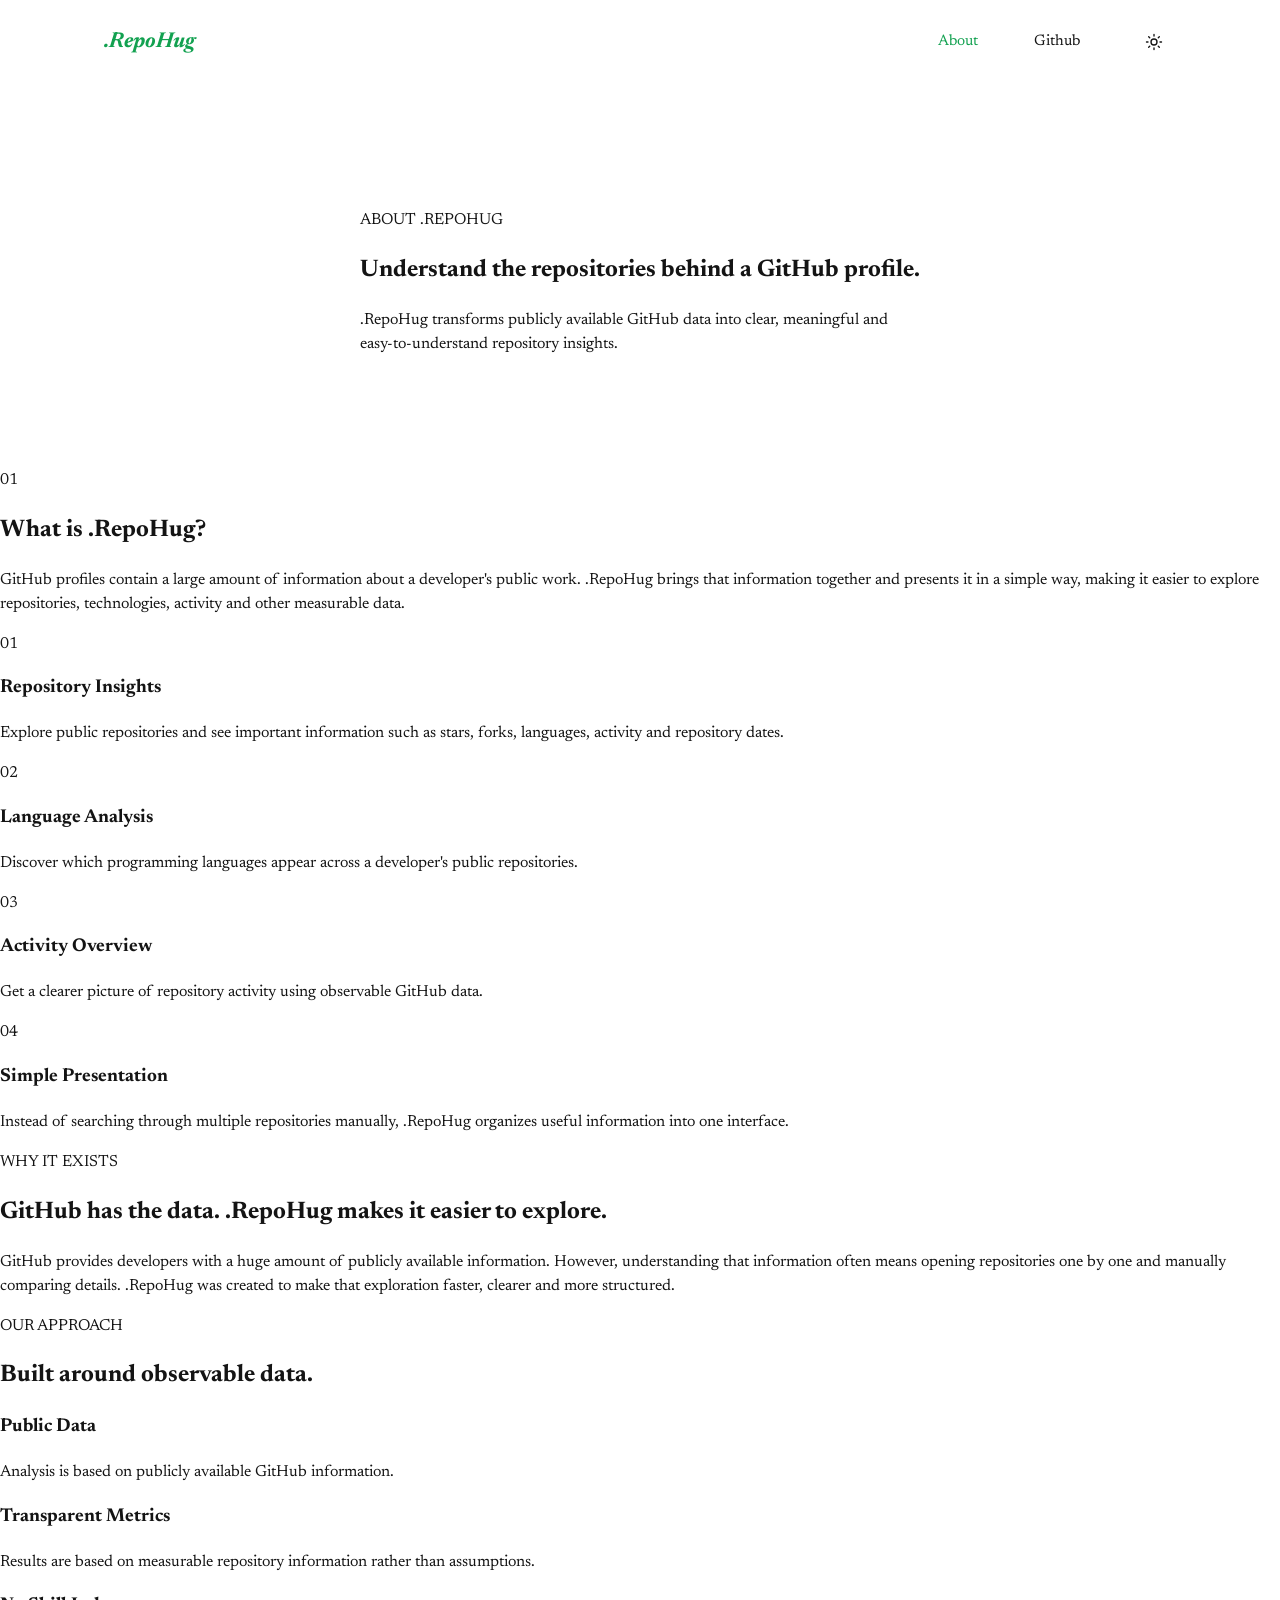
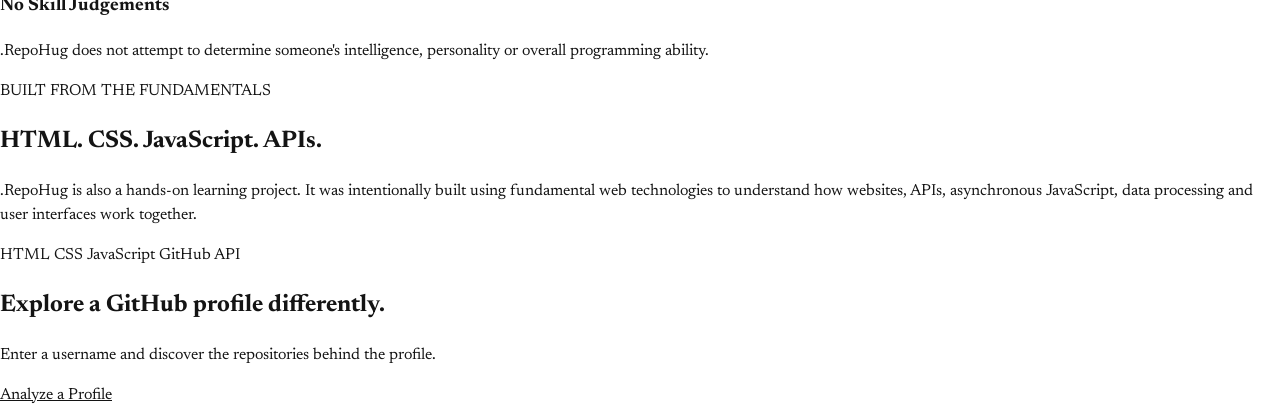
==== OctoLens/About.html @ 76551a72 "Revamp About page content and layout for improved clarity and engagement" ====
<!-- about.html -->
<!DOCTYPE html>
<html lang="en">

<head>
  <meta charset="UTF-8" />
  <meta name="viewport" content="width=device-width, initial-scale=1" />
  <title>About | RepoHug</title>
  <meta name="description" content="What RepoHug is, how it works, and where its data comes from." />

 <script>
  (function () {
    let theme = null;
    // try/catch: localStorage can be blocked (e.g. some private modes)
    try { theme = localStorage.getItem("theme"); } catch (e) { }
    if (theme !== "dark" && theme !== "light") {
      theme = window.matchMedia("(prefers-color-scheme: dark)").matches ? "dark" : "light";
    }
    document.documentElement.dataset.theme = theme;
  })();
</script>

  <link rel="preconnect" href="https://fonts.googleapis.com" />
  <link rel="preconnect" href="https://fonts.gstatic.com" crossorigin />
  <link
    href="https://fonts.googleapis.com/css2?family=Instrument+Serif:ital@0;1&family=Newsreader:ital,opsz,wght@0,6..72,400;0,6..72,700;1,6..72,700&display=swap"
    rel="stylesheet" />
  <link rel="stylesheet" href="styles.css" />
  <script src="script.js" defer></script>
</head>

<body>

  <header class="navbar">
    <a class="navbar__brand" href="index.html" aria-label="RepoHug home">
      <span class="navbar__wordmark">.RepoHug</span>
    </a>

    <nav aria-label="Main">
      <ul class="navbar__links">
        <li><a href="About.html" aria-current="page">About</a></li>
        <li><a href="https://github.com" target="_blank" rel="noopener noreferrer">Github</a></li>
        <li>
          <button type="button" class="icon-button" id="theme-toggle" aria-label="Switch to dark theme">
            <svg class="icon-sun" width="18" height="18" viewBox="0 0 24 24" fill="none" stroke="currentColor"
              stroke-width="1.8" stroke-linecap="round" aria-hidden="true">
              <circle cx="12" cy="12" r="4" />
              <path
                d="M12 2v2M12 20v2M4.9 4.9l1.4 1.4M17.7 17.7l1.4 1.4M2 12h2M20 12h2M4.9 19.1l1.4-1.4M17.7 6.3l1.4-1.4" />
            </svg>
            <svg class="icon-moon" width="18" height="18" viewBox="0 0 24 24" fill="none" stroke="currentColor"
              stroke-width="1.8" stroke-linecap="round" stroke-linejoin="round" aria-hidden="true">
              <path d="M21 12.8A9 9 0 1 1 11.2 3a7 7 0 0 0 9.8 9.8z" />
            </svg>
          </button>
        </li>
      </ul>
    </nav>
  </header>

  <main class="about-page">
  
    <section class="hero">
      <p class="eyebrow">ABOUT .REPOHUG</p>
      <h1>Understand the repositories behind a GitHub profile.</h1>
      <p class="hero-text">
        .RepoHug transforms publicly available GitHub data into clear,
        meaningful and easy-to-understand repository insights.
      </p>
    </section>
  
    <section class="about-section">
      <div class="section-heading">
        <span>01</span>
        <h2>What is .RepoHug?</h2>
      </div>
  
      <p>
        GitHub profiles contain a large amount of information about a
        developer's public work. .RepoHug brings that information together
        and presents it in a simple way, making it easier to explore
        repositories, technologies, activity and other measurable data.
      </p>
    </section>
  
    <section class="feature-grid">
  
      <article class="feature-card">
        <span class="card-number">01</span>
        <h3>Repository Insights</h3>
        <p>
          Explore public repositories and see important information such as
          stars, forks, languages, activity and repository dates.
        </p>
      </article>
  
      <article class="feature-card">
        <span class="card-number">02</span>
        <h3>Language Analysis</h3>
        <p>
          Discover which programming languages appear across a developer's
          public repositories.
        </p>
      </article>
  
      <article class="feature-card">
        <span class="card-number">03</span>
        <h3>Activity Overview</h3>
        <p>
          Get a clearer picture of repository activity using observable
          GitHub data.
        </p>
      </article>
  
      <article class="feature-card">
        <span class="card-number">04</span>
        <h3>Simple Presentation</h3>
        <p>
          Instead of searching through multiple repositories manually,
          .RepoHug organizes useful information into one interface.
        </p>
      </article>
  
    </section>
  
    <section class="about-section split-section">
      <div>
        <p class="eyebrow">WHY IT EXISTS</p>
        <h2>GitHub has the data. .RepoHug makes it easier to explore.</h2>
      </div>
  
      <p>
        GitHub provides developers with a huge amount of publicly available
        information. However, understanding that information often means
        opening repositories one by one and manually comparing details.
        .RepoHug was created to make that exploration faster, clearer and
        more structured.
      </p>
    </section>
  
    <section class="principles">
      <p class="eyebrow">OUR APPROACH</p>
      <h2>Built around observable data.</h2>
  
      <div class="principle-list">
        <div>
          <h3>Public Data</h3>
          <p>Analysis is based on publicly available GitHub information.</p>
        </div>
  
        <div>
          <h3>Transparent Metrics</h3>
          <p>
            Results are based on measurable repository information rather
            than assumptions.
          </p>
        </div>
  
        <div>
          <h3>No Skill Judgements</h3>
          <p>
            .RepoHug does not attempt to determine someone's intelligence,
            personality or overall programming ability.
          </p>
        </div>
      </div>
    </section>
  
    <section class="learning-section">
      <p class="eyebrow">BUILT FROM THE FUNDAMENTALS</p>
      <h2>HTML. CSS. JavaScript. APIs.</h2>
  
      <p>
        .RepoHug is also a hands-on learning project. It was intentionally
        built using fundamental web technologies to understand how websites,
        APIs, asynchronous JavaScript, data processing and user interfaces
        work together.
      </p>
  
      <div class="tech-stack">
        <span>HTML</span>
        <span>CSS</span>
        <span>JavaScript</span>
        <span>GitHub API</span>
      </div>
    </section>
  
    <section class="cta">
      <h2>Explore a GitHub profile differently.</h2>
      <p>Enter a username and discover the repositories behind the profile.</p>
      <a href="index.html">Analyze a Profile</a>
    </section>
  
  </main>
---- OctoLens/styles.css ----
/* ---------- Design tokens (light is default) ---------- */
:root {
  --bg: #ffffff;
  --text: #141414;
  --muted: #5b5b63;
  --brand: #12a150;
  --field: #e0dde5;
  --field-text: #2a2a30;
  --focus: #0b6b34;
  --error: #c0392b;

  --font-display: "Instrument Serif", Georgia, serif;
  --font-body: "Newsreader", Georgia, serif;

  --gutter: clamp(1rem, 4vw, 2.5rem);
}

:root[data-theme="dark"] {
  --bg: #101114;
  --text: #f2f1ee;
  --muted: #a6a6b0;
  --brand: #3ddc84;
  --field: #2a2a32;
  --field-text: #f2f1ee;
  --focus: #3ddc84;
  --error: #ff8a7a;
}

/* ---------- Base ---------- */
*, *::before, *::after { box-sizing: border-box; }

body {
  margin: 0;
  background: var(--bg);
  color: var(--text);
  font-family: var(--font-body);
  line-height: 1.5;
  -webkit-font-smoothing: antialiased;
}

a { color: inherit; }

:focus-visible {
  outline: 3px solid var(--focus);
  outline-offset: 3px;
  border-radius: 4px;
}

/* The [hidden] attribute must beat any display rule we set later. */
[hidden] { display: none !important; }

.visually-hidden {
  position: absolute;
  width: 1px;
  height: 1px;
  overflow: hidden;
  clip-path: inset(50%);
  white-space: nowrap;
}

.brand { color: var(--brand); font-style: italic; }

/* ---------- Navbar ---------- */
.navbar {
  display: flex;
  align-items: center;
  justify-content: space-between;
  gap: 1rem;
  max-width: 72rem;
  margin: 0 auto;
  padding: 1.25rem var(--gutter);
}

.navbar__brand {
  display: inline-flex;
  align-items: center;
  gap: 0.5rem;
  text-decoration: none;
}

.navbar__wordmark {
  font-style: italic;
  font-weight: 700;
  font-size: 1.35rem;
  color: var(--brand);
}

.navbar__links {
  display: flex;
  align-items: center;
  gap: clamp(1rem, 4vw, 3rem);
  margin: 0;
  padding: 0;
  list-style: none;
  font-size: 0.95rem;
}

.navbar__links a {
  text-decoration: none;
  padding: 0.5rem 0.25rem;       /* bigger touch target */
}
.navbar__links a:hover { color: var(--brand); }

.icon-button {
  display: grid;
  place-items: center;
  width: 2.75rem;                /* 44px minimum touch target */
  height: 2.75rem;
  border: 0;
  border-radius: 50%;
  background: transparent;
  color: var(--text);
  cursor: pointer;
}
.icon-button:hover { background: var(--field); }

/* Show the sun in light theme, the moon in dark theme */
.icon-moon { display: none; }
:root[data-theme="dark"] .icon-sun  { display: none; }
:root[data-theme="dark"] .icon-moon { display: block; }

/* ---------- Hero ---------- */
.hero {
  max-width: 40rem;
  margin: 0 auto;
  padding: clamp(3rem, 12vh, 7rem) var(--gutter) 6rem;
}

.hero__title {
  margin: 0 0 1.5rem;
  font-family: var(--font-display);
  font-style: italic;
  font-weight: 400;
  font-size: clamp(2.5rem, 7vw, 3.75rem);
  line-height: 1.05;
  letter-spacing: -0.01em;
  text-wrap: balance;
}

.hero__text {
  margin: 0 0 2rem;
  font-size: clamp(1.25rem, 2.6vw, 1.6rem);
  text-wrap: pretty;
}

.hero__status { margin-top: 1.5rem; color: var(--muted); }

/* ---------- Search ---------- */
.search { width: 100%; }

.search__field {
  display: flex;
  align-items: center;
  gap: 0.25rem;
  padding: 0.35rem 0.4rem 0.35rem 1.25rem;
  background: var(--field);
  border-radius: 999px;
}
.search__field:focus-within {
  outline: 3px solid var(--focus);
  outline-offset: 3px;
}

.search__input {
  flex: 1;
  min-width: 0;                  /* lets the input shrink on narrow phones */
  height: 2.75rem;
  border: 0;
  background: transparent;
  color: var(--field-text);
  font-family: system-ui, sans-serif;
  font-size: 1rem;               /* 16px+ stops iOS zooming in on focus */
}
.search__input::placeholder { color: var(--muted); }
.search__input:focus { outline: none; }  /* the ring is drawn on .search__field */

.search__submit {
  display: grid;
  place-items: center;
  width: 2.75rem;
  height: 2.75rem;
  border: 0;
  border-radius: 50%;
  background: transparent;
  color: var(--field-text);
  cursor: pointer;
}
.search__submit:hover { color: var(--brand); }

.search__avatar {
  display: grid;
  place-items: center;
  flex: none;
  width: 2rem;
  height: 2rem;
  border-radius: 50%;
  background: var(--brand);
  color: #fff;
  font-family: system-ui, sans-serif;
  font-size: 0.85rem;
  font-weight: 600;
}

.search__error {
  margin: 0.75rem 1.25rem 0;
  color: var(--error);
  font-size: 0.95rem;
}

@media (prefers-reduced-motion: reduce) {
  * { transition: none !important; animation: none !important; }
}

/* ---------- About page ---------- */
.about {
  max-width: 40rem;
  margin: 0 auto;
  padding: clamp(3rem, 12vh, 7rem) var(--gutter) 6rem;
  font-size: clamp(1.1rem, 2.2vw, 1.3rem);
}

.about__subtitle {
  margin: 0 0 1.5rem;
  font-family: var(--font-display);
  font-style: italic;
  font-weight: 400;
  font-size: clamp(2.5rem, 7vw, 3.75rem);
  line-height: 1.05;
  text-wrap: balance;
}

.about h2 {
  margin: 2.5rem 0 0.5rem;
  font-family: var(--font-display);
  font-weight: 400;
  font-size: 1.75rem;
}

.about__lead {
  margin: 0 0 1rem;
}

/* Highlights the current page in the navbar */
.navbar__links a[aria-current="page"] {
  color: var(--brand);
}
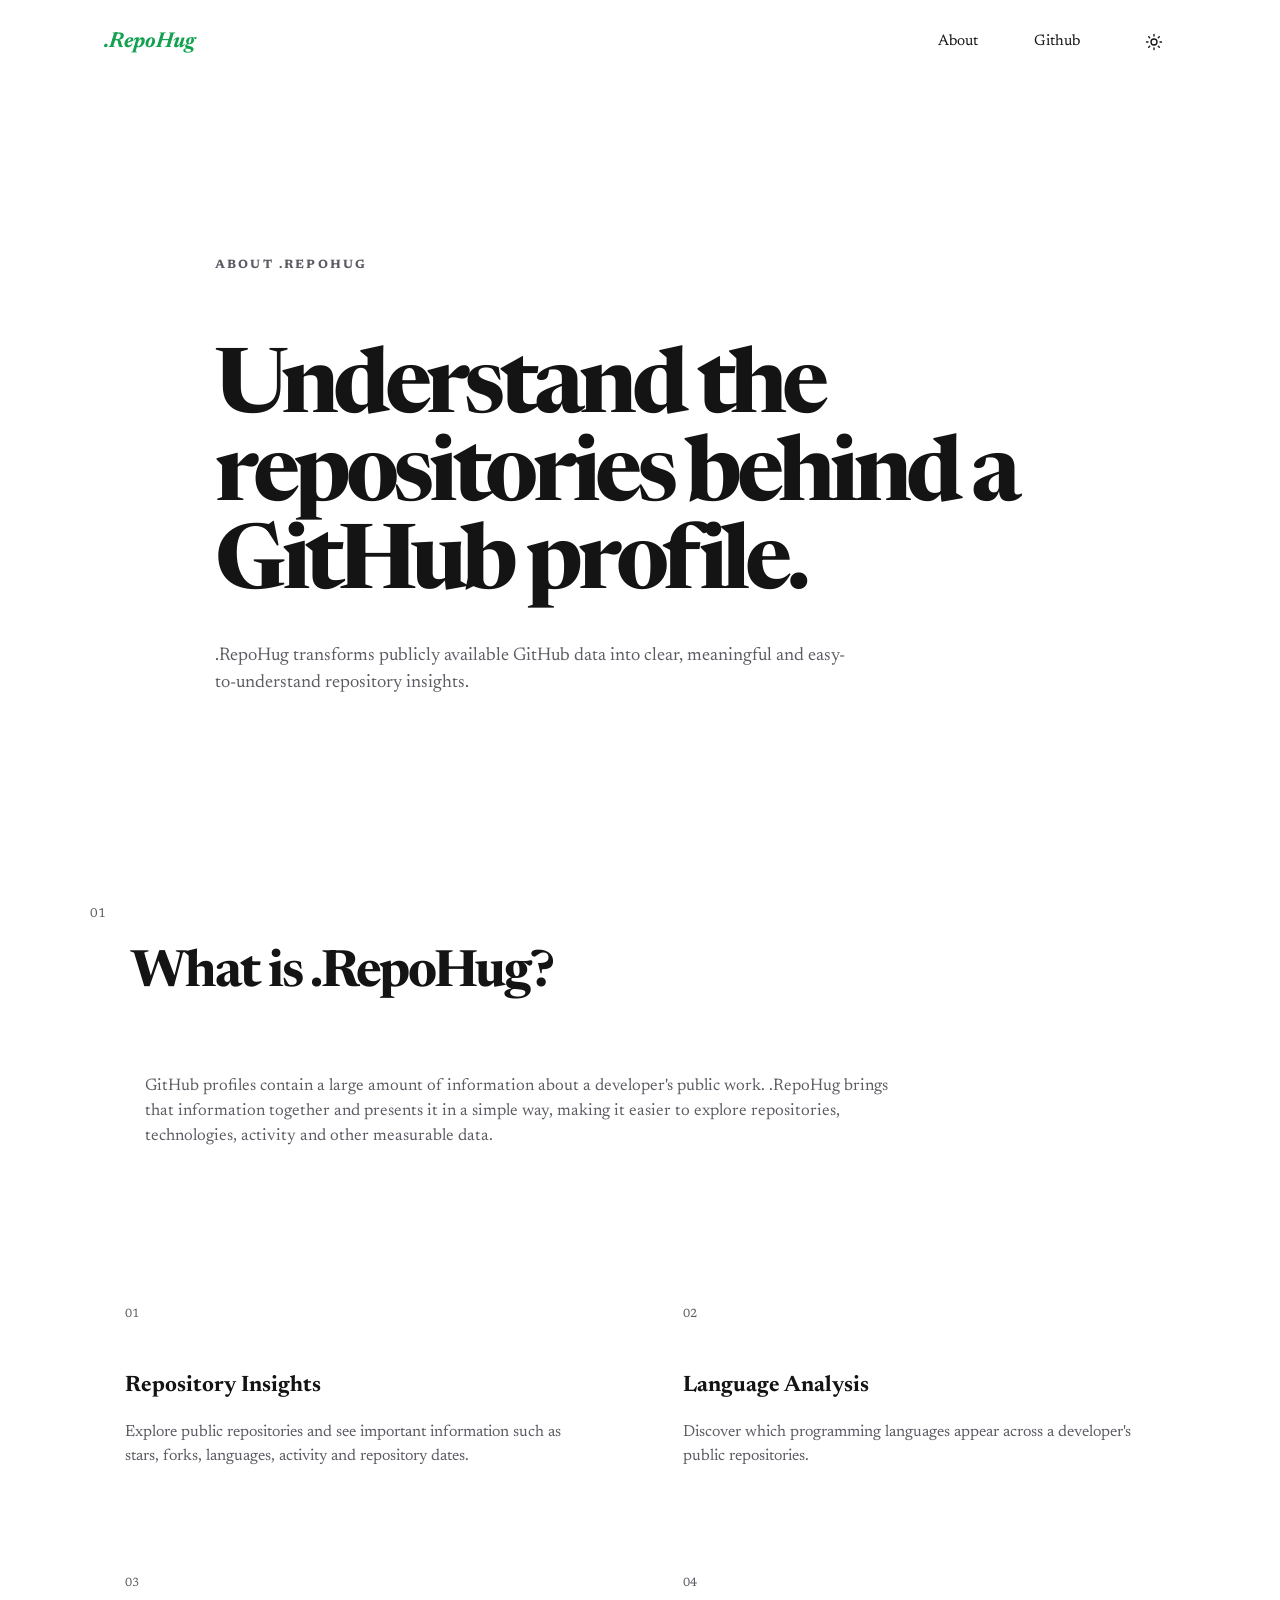
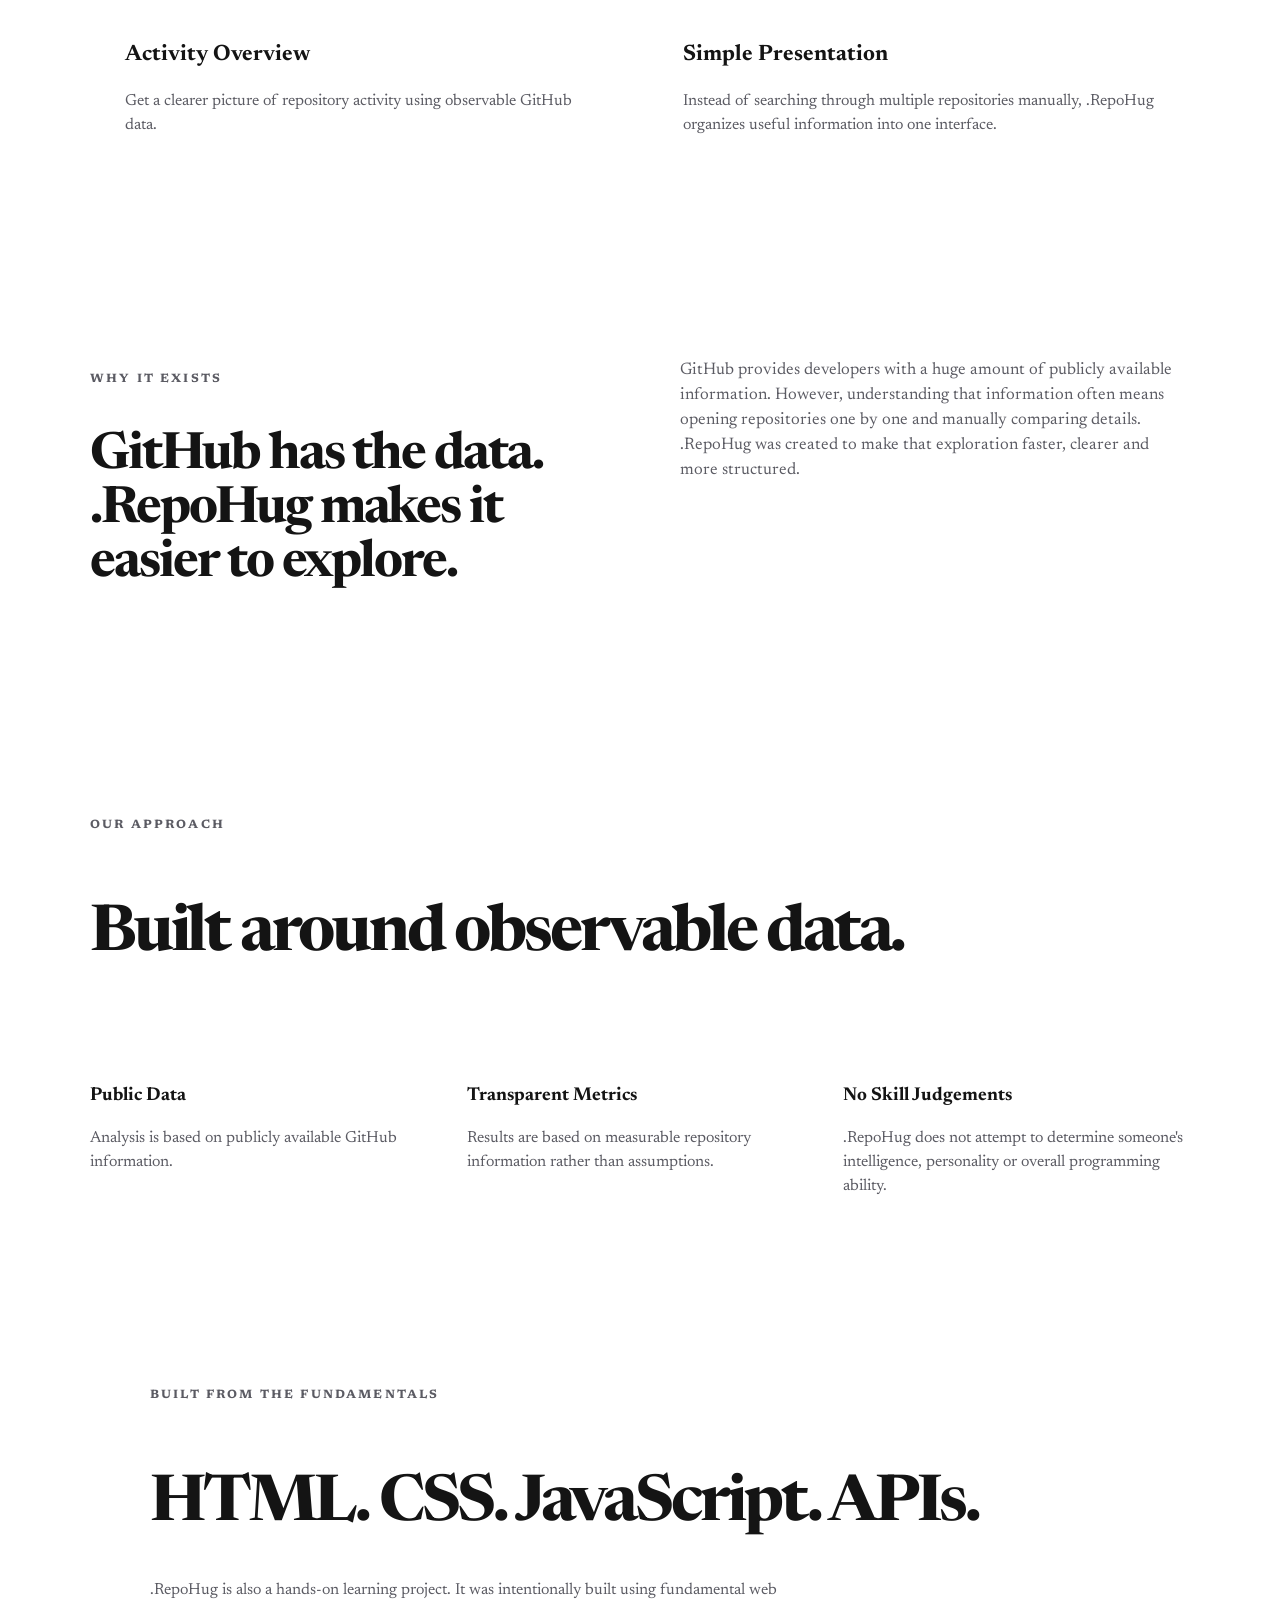
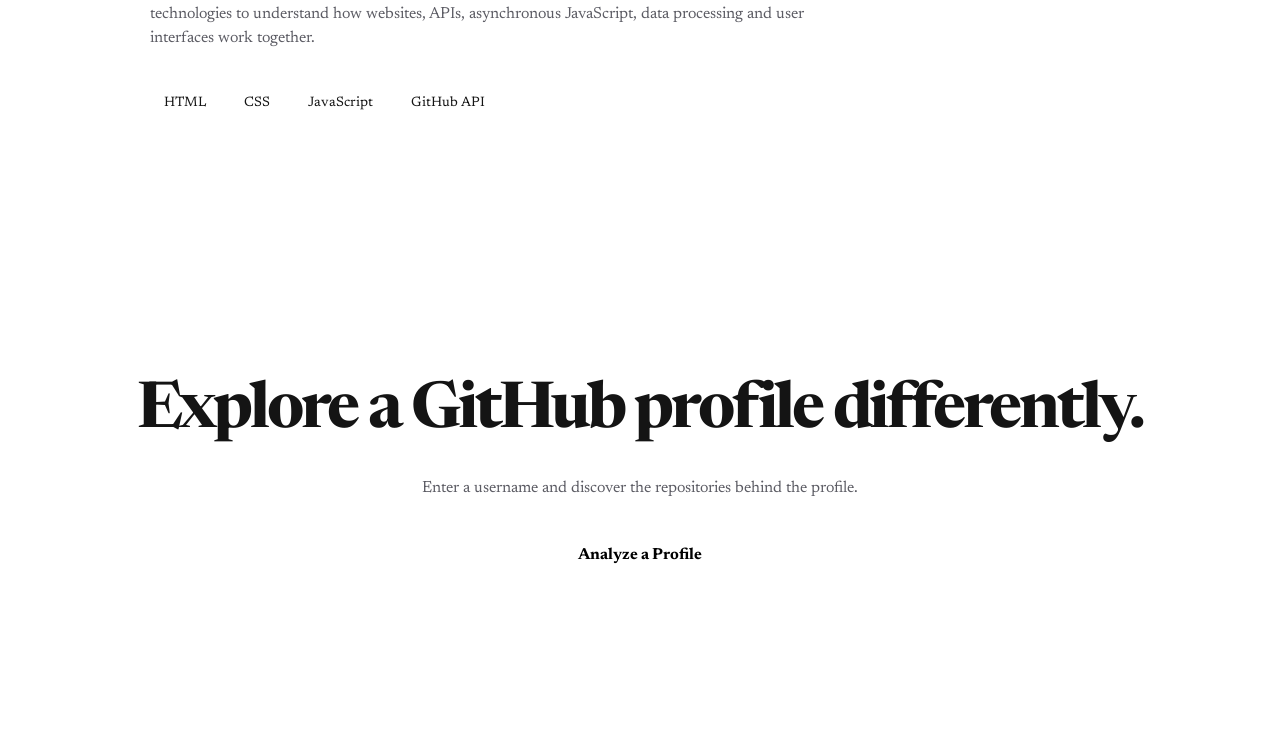
==== commit 53050b58: "Enhance About page styles for improved layout and responsiveness" ====
--- a/OctoLens/About.html
+++ b/OctoLens/About.html
@@ -61,7 +61,7 @@
   <main class="about-page">
   
     <section class="hero">
-      <p class="eyebrow">ABOUT .REPOHUG</p>
+      <p class="eyebrow">ABOUT <span class">.REPOHUG </span></p>
       <h1>Understand the repositories behind a GitHub profile.</h1>
       <p class="hero-text">
         .RepoHug transforms publicly available GitHub data into clear,
--- a/OctoLens/styles.css
+++ b/OctoLens/styles.css
@@ -107,7 +107,7 @@
   width: 2.75rem;                /* 44px minimum touch target */
   height: 2.75rem;
   border: 0;
-  border-radius: 50%;
+  border-radius: 20px;
   background: transparent;
   color: var(--text);
   cursor: pointer;
@@ -127,15 +127,10 @@
 }
 
 .hero__title {
-  margin: 0 0 1.5rem;
-  font-family: var(--font-display);
-  font-style: italic;
-  font-weight: 400;
-  font-size: clamp(2.5rem, 7vw, 3.75rem);
-  line-height: 1.05;
-  letter-spacing: -0.01em;
-  text-wrap: balance;
-}
+  width: min(1100px, 90%);
+    margin: auto;
+    padding: 80px 0;
+  }
 
 .hero__text {
   margin: 0 0 2rem;
@@ -154,7 +149,7 @@
   gap: 0.25rem;
   padding: 0.35rem 0.4rem 0.35rem 1.25rem;
   background: var(--field);
-  border-radius: 999px;
+  border-radius: 20px;
 }
 .search__field:focus-within {
   outline: 3px solid var(--focus);
@@ -180,7 +175,7 @@
   width: 2.75rem;
   height: 2.75rem;
   border: 0;
-  border-radius: 50%;
+  border-radius: 20px;
   background: transparent;
   color: var(--field-text);
   cursor: pointer;
@@ -193,7 +188,7 @@
   flex: none;
   width: 2rem;
   height: 2rem;
-  border-radius: 50%;
+  border-radius: 20px;
   background: var(--brand);
   color: #fff;
   font-family: system-ui, sans-serif;
@@ -212,35 +207,244 @@
 }
 
 /* ---------- About page ---------- */
-.about {
-  max-width: 40rem;
-  margin: 0 auto;
-  padding: clamp(3rem, 12vh, 7rem) var(--gutter) 6rem;
-  font-size: clamp(1.1rem, 2.2vw, 1.3rem);
-}
-
-.about__subtitle {
-  margin: 0 0 1.5rem;
-  font-family: var(--font-display);
-  font-style: italic;
-  font-weight: 400;
-  font-size: clamp(2.5rem, 7vw, 3.75rem);
+.about-page {
+  width: min(1100px, 90%);
+  margin: auto;
+  padding: 80px 0;
+}
+
+/* HERO */
+
+.hero {
+  max-width: 850px;
+  padding: 80px 0 120px;
+}
+
+.eyebrow {
+  color: var(--muted);
+  font-size: 0.75rem;
+  font-weight: 700;
+  letter-spacing: 0.18em;
+  margin-bottom: 20px;
+}
+
+.hero h1 {
+  font-size: clamp(2.8rem, 7vw, 6rem);
+  line-height: 0.98;
+  letter-spacing: -0.06em;
+  margin-bottom: 30px;
+}
+
+.hero-text {
+  max-width: 650px;
+  color: var(--muted);
+  font-size: 1.15rem;
+}
+
+/* SECTIONS */
+
+.about-section {
+  border-top: 1px solid var(--border);
+  padding: 70px 0;
+}
+
+.section-heading {
+  display: flex;
+  gap: 25px;
+  align-items: start;
+  margin-bottom: 30px;
+}
+
+.section-heading span {
+  color: var(--muted);
+  font-size: 0.8rem;
+}
+
+.section-heading h2,
+.about-section h2 {
+  font-size: clamp(2rem, 4vw, 3.5rem);
   line-height: 1.05;
-  text-wrap: balance;
-}
-
-.about h2 {
-  margin: 2.5rem 0 0.5rem;
-  font-family: var(--font-display);
-  font-weight: 400;
-  font-size: 1.75rem;
-}
-
-.about__lead {
-  margin: 0 0 1rem;
-}
-
-/* Highlights the current page in the navbar */
-.navbar__links a[aria-current="page"] {
-  color: var(--brand);
+  letter-spacing: -0.04em;
+}
+
+.about-section>p {
+  max-width: 750px;
+  margin-left: 55px;
+  color: var(--muted);
+  font-size: 1.05rem;
+}
+
+/* CARDS */
+
+.feature-grid {
+  display: grid;
+  grid-template-columns: repeat(2, 1fr);
+  gap: 16px;
+  padding: 30px 0 100px;
+}
+
+.feature-card {
+  background: var(--surface);
+  border: 1px solid var(--border);
+  padding: 35px;
+  min-height: 240px;
+  transition: transform 0.25s ease, border-color 0.25s ease;
+}
+
+.feature-card:hover {
+  transform: translateY(-5px);
+  border-color: #4b535e;
+}
+
+.card-number {
+  color: var(--muted);
+  font-size: 0.75rem;
+}
+
+.feature-card h3 {
+  margin: 45px 0 12px;
+  font-size: 1.4rem;
+}
+
+.feature-card p {
+  color: var(--muted);
+}
+
+/* SPLIT SECTION */
+
+.split-section {
+  display: grid;
+  grid-template-columns: 1fr 1fr;
+  gap: 80px;
+}
+
+.split-section>p {
+  margin: 0;
+}
+
+/* PRINCIPLES */
+
+.principles {
+  padding: 100px 0;
+}
+
+.principles h2 {
+  font-size: clamp(2rem, 5vw, 4rem);
+  letter-spacing: -0.05em;
+  margin-bottom: 60px;
+}
+
+.principle-list {
+  display: grid;
+  grid-template-columns: repeat(3, 1fr);
+  gap: 30px;
+}
+
+.principle-list div {
+  border-top: 1px solid var(--border);
+  padding-top: 20px;
+}
+
+.principle-list h3 {
+  margin-bottom: 10px;
+}
+
+.principle-list p {
+  color: var(--muted);
+}
+
+/* LEARNING */
+
+.learning-section {
+  background: var(--surface);
+  border: 1px solid var(--border);
+  padding: 60px;
+}
+
+.learning-section h2 {
+  font-size: clamp(2rem, 5vw, 4rem);
+  letter-spacing: -0.05em;
+  margin-bottom: 25px;
+}
+
+.learning-section>p {
+  max-width: 700px;
+  color: var(--muted);
+}
+
+.tech-stack {
+  display: flex;
+  flex-wrap: wrap;
+  gap: 10px;
+  margin-top: 35px;
+}
+
+.tech-stack span {
+  border: 1px solid var(--border);
+  padding: 8px 14px;
+  font-size: 0.85rem;
+}
+
+/* CTA */
+
+.cta {
+  text-align: center;
+  padding: 130px 20px 80px;
+}
+
+.cta h2 {
+  font-size: clamp(2rem, 5vw, 4rem);
+  letter-spacing: -0.05em;
+  margin-bottom: 15px;
+}
+
+.cta p {
+  color: var(--muted);
+  margin-bottom: 30px;
+}
+
+.cta a {
+  display: inline-block;
+  background: var(--accent);
+  color: #000;
+  padding: 13px 22px;
+  text-decoration: none;
+  font-weight: 700;
+  transition: opacity 0.2s ease;
+}
+
+.cta a:hover {
+  opacity: 0.8;
+}
+
+/* MOBILE */
+
+@media (max-width: 700px) {
+
+  .about-page {
+    padding: 40px 0;
+  }
+
+  .hero {
+    padding: 50px 0 80px;
+  }
+
+  .feature-grid,
+  .principle-list,
+  .split-section {
+    grid-template-columns: 1fr;
+  }
+
+  .about-section>p {
+    margin-left: 0;
+  }
+
+  .section-heading {
+    flex-direction: column;
+    gap: 10px;
+  }
+
+  .learning-section {
+    padding: 35px 25px;
+  }
 }
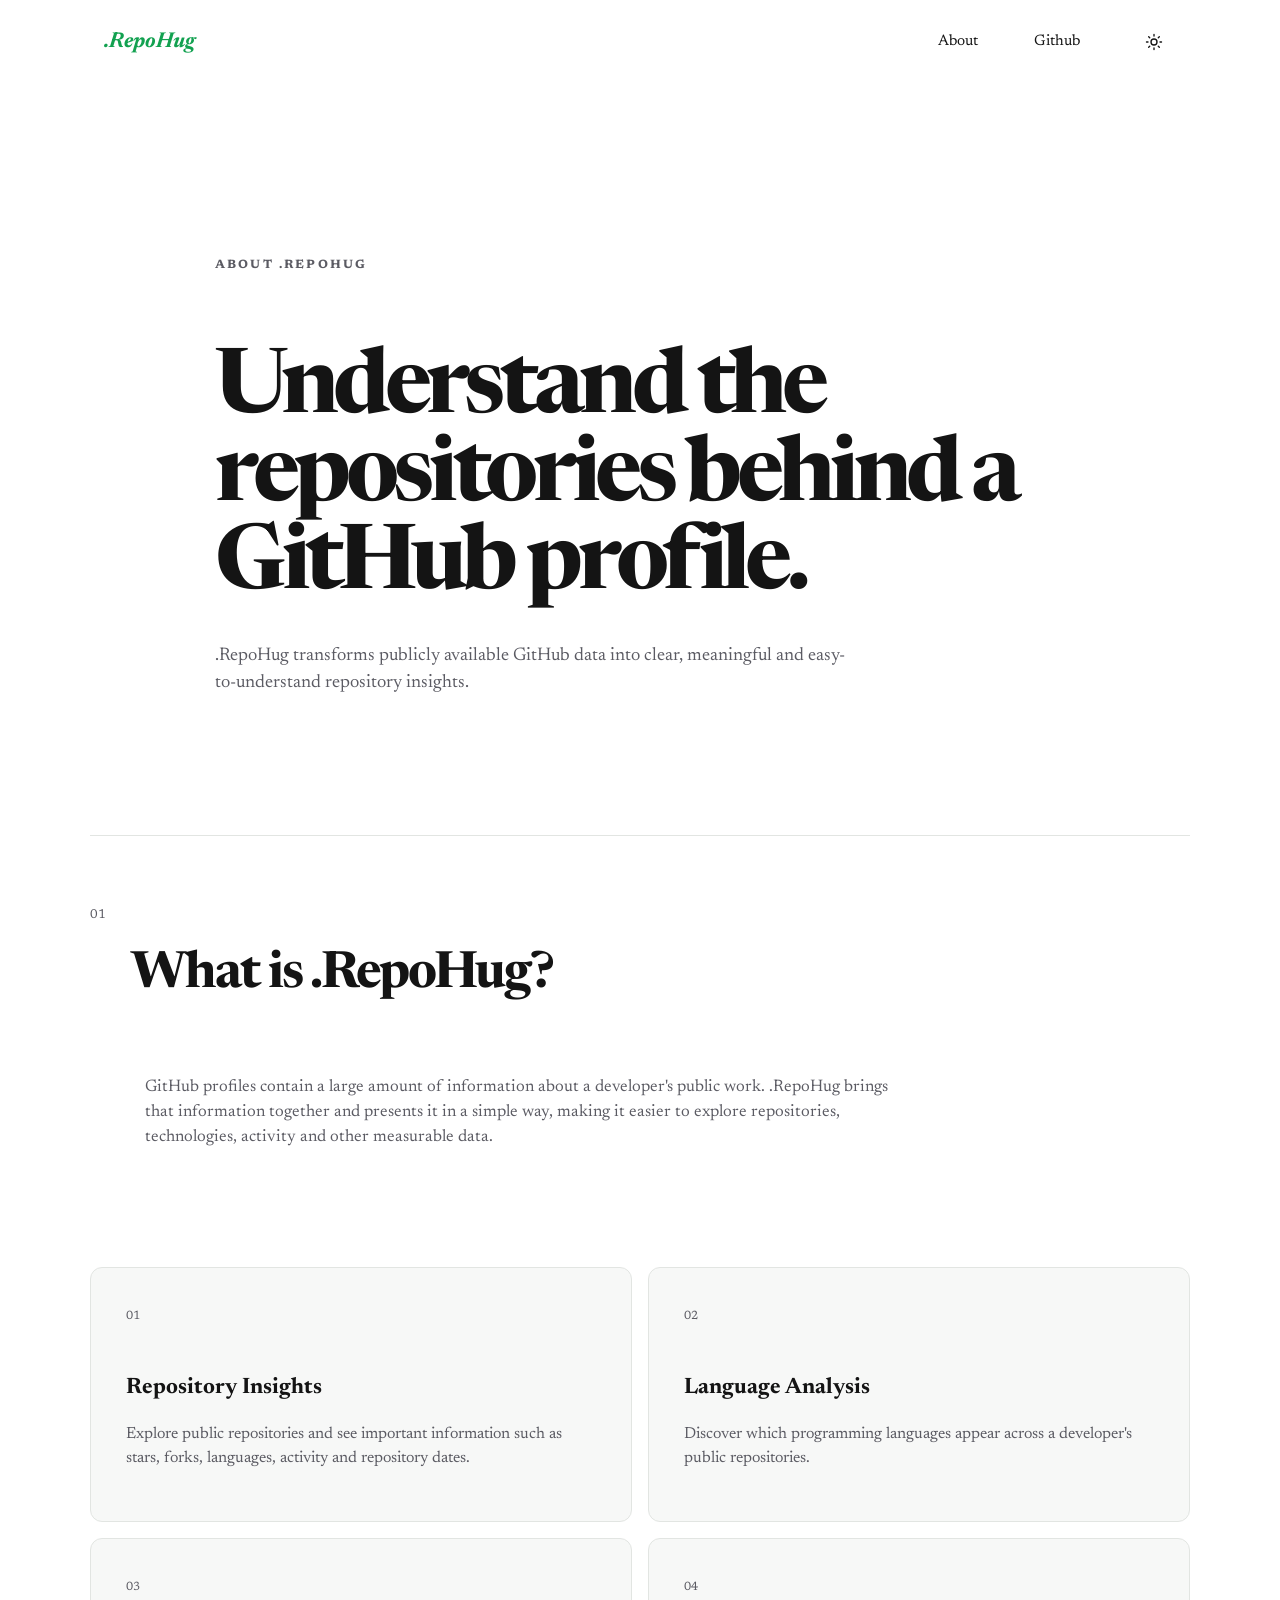
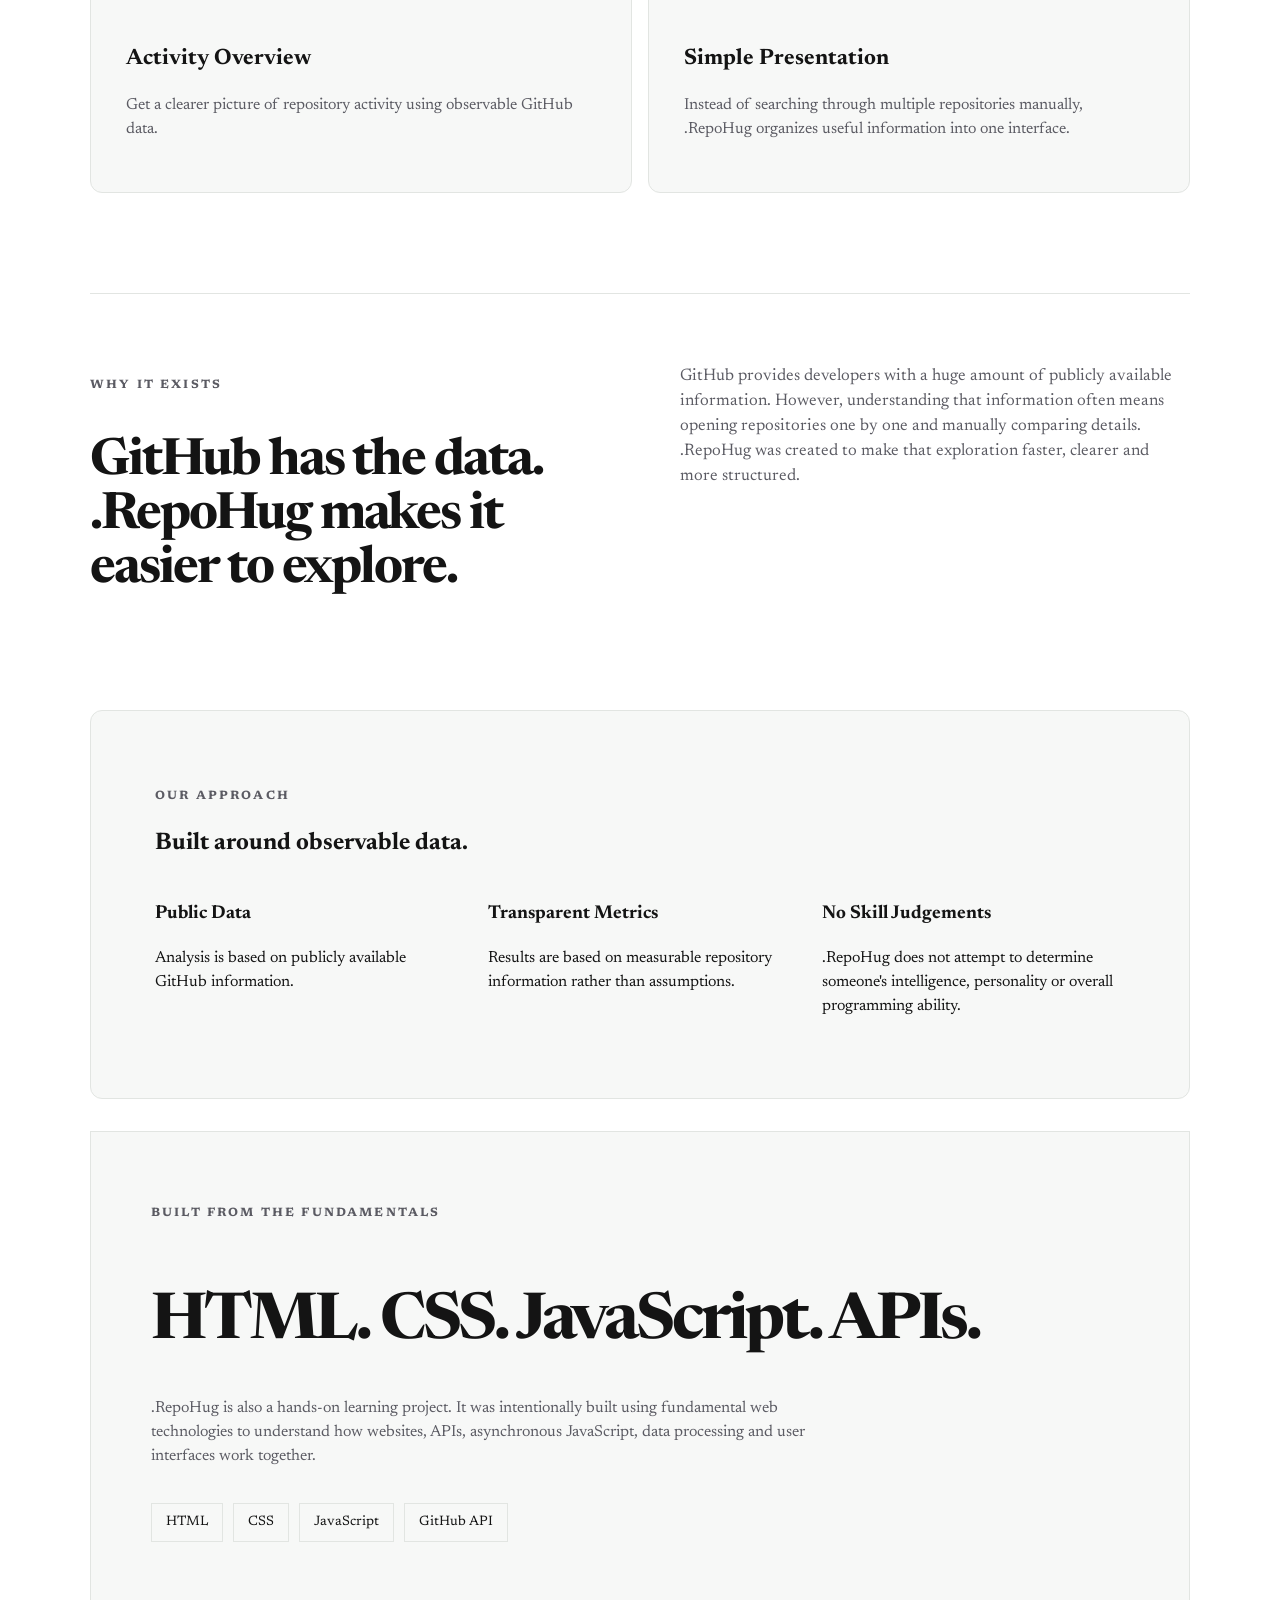
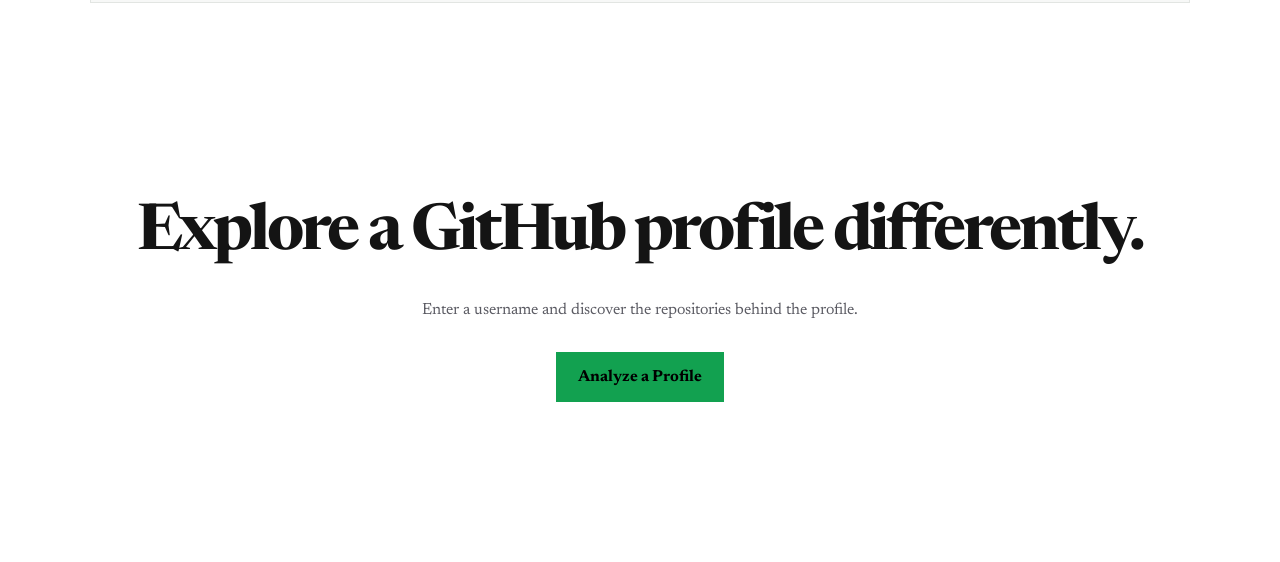
==== commit 1a018757: "Fix About page markup and enhance styles for better layout and readability" ====
--- a/OctoLens/About.html
+++ b/OctoLens/About.html
@@ -61,7 +61,7 @@
   <main class="about-page">
   
     <section class="hero">
-      <p class="eyebrow">ABOUT <span class">.REPOHUG </span></p>
+      <p class="eyebrow">ABOUT <span>.REPOHUG </span></p>
       <h1>Understand the repositories behind a GitHub profile.</h1>
       <p class="hero-text">
         .RepoHug transforms publicly available GitHub data into clear,
@@ -141,8 +141,7 @@
     <section class="principles">
       <p class="eyebrow">OUR APPROACH</p>
       <h2>Built around observable data.</h2>
-  
-      <div class="principle-list">
+        <div class="principles-list">
         <div>
           <h3>Public Data</h3>
           <p>Analysis is based on publicly available GitHub information.</p>
--- a/OctoLens/styles.css
+++ b/OctoLens/styles.css
@@ -1,9 +1,12 @@
 /* ---------- Design tokens (light is default) ---------- */
 :root {
   --bg: #ffffff;
+  --surface: #f7f8f7;
+  --border: #e2e5e2;
   --text: #141414;
   --muted: #5b5b63;
   --brand: #12a150;
+  --accent: #12a150;
   --field: #e0dde5;
   --field-text: #2a2a30;
   --focus: #0b6b34;
@@ -17,9 +20,12 @@
 
 :root[data-theme="dark"] {
   --bg: #101114;
+  --surface: #191a1f;
+  --border: #303238;
   --text: #f2f1ee;
   --muted: #a6a6b0;
   --brand: #3ddc84;
+  --accent: #3ddc84;
   --field: #2a2a32;
   --field-text: #f2f1ee;
   --focus: #3ddc84;
@@ -36,6 +42,7 @@
   font-family: var(--font-body);
   line-height: 1.5;
   -webkit-font-smoothing: antialiased;
+  overflow: auto;
 }
 
 a { color: inherit; }
@@ -285,7 +292,12 @@
 
 .feature-card {
   background: var(--surface);
+  background-clip: border-box;
   border: 1px solid var(--border);
+  border-radius: 12px;
+  
+    background: var(--surface);
+    
   padding: 35px;
   min-height: 240px;
   transition: transform 0.25s ease, border-color 0.25s ease;
@@ -325,24 +337,30 @@
 /* PRINCIPLES */
 
 .principles {
-  padding: 100px 0;
-}
-
-.principles h2 {
+  margin: 0 0 2rem;
+  padding: clamp(2rem, 6vw, 4rem);
+  border: 1px solid var(--border);
+  border-radius: 12px;
+  background: var(--surface);
+}
+
+.h2 {
   font-size: clamp(2rem, 5vw, 4rem);
   letter-spacing: -0.05em;
   margin-bottom: 60px;
 }
 
-.principle-list {
+.principles-list {
   display: grid;
   grid-template-columns: repeat(3, 1fr);
   gap: 30px;
 }
 
 .principle-list div {
-  border-top: 1px solid var(--border);
-  padding-top: 20px;
+  padding: 20px;
+  border: 1px solid var(--border);
+  border-radius: 8px;
+  background: var(--bg);
 }
 
 .principle-list h3 {
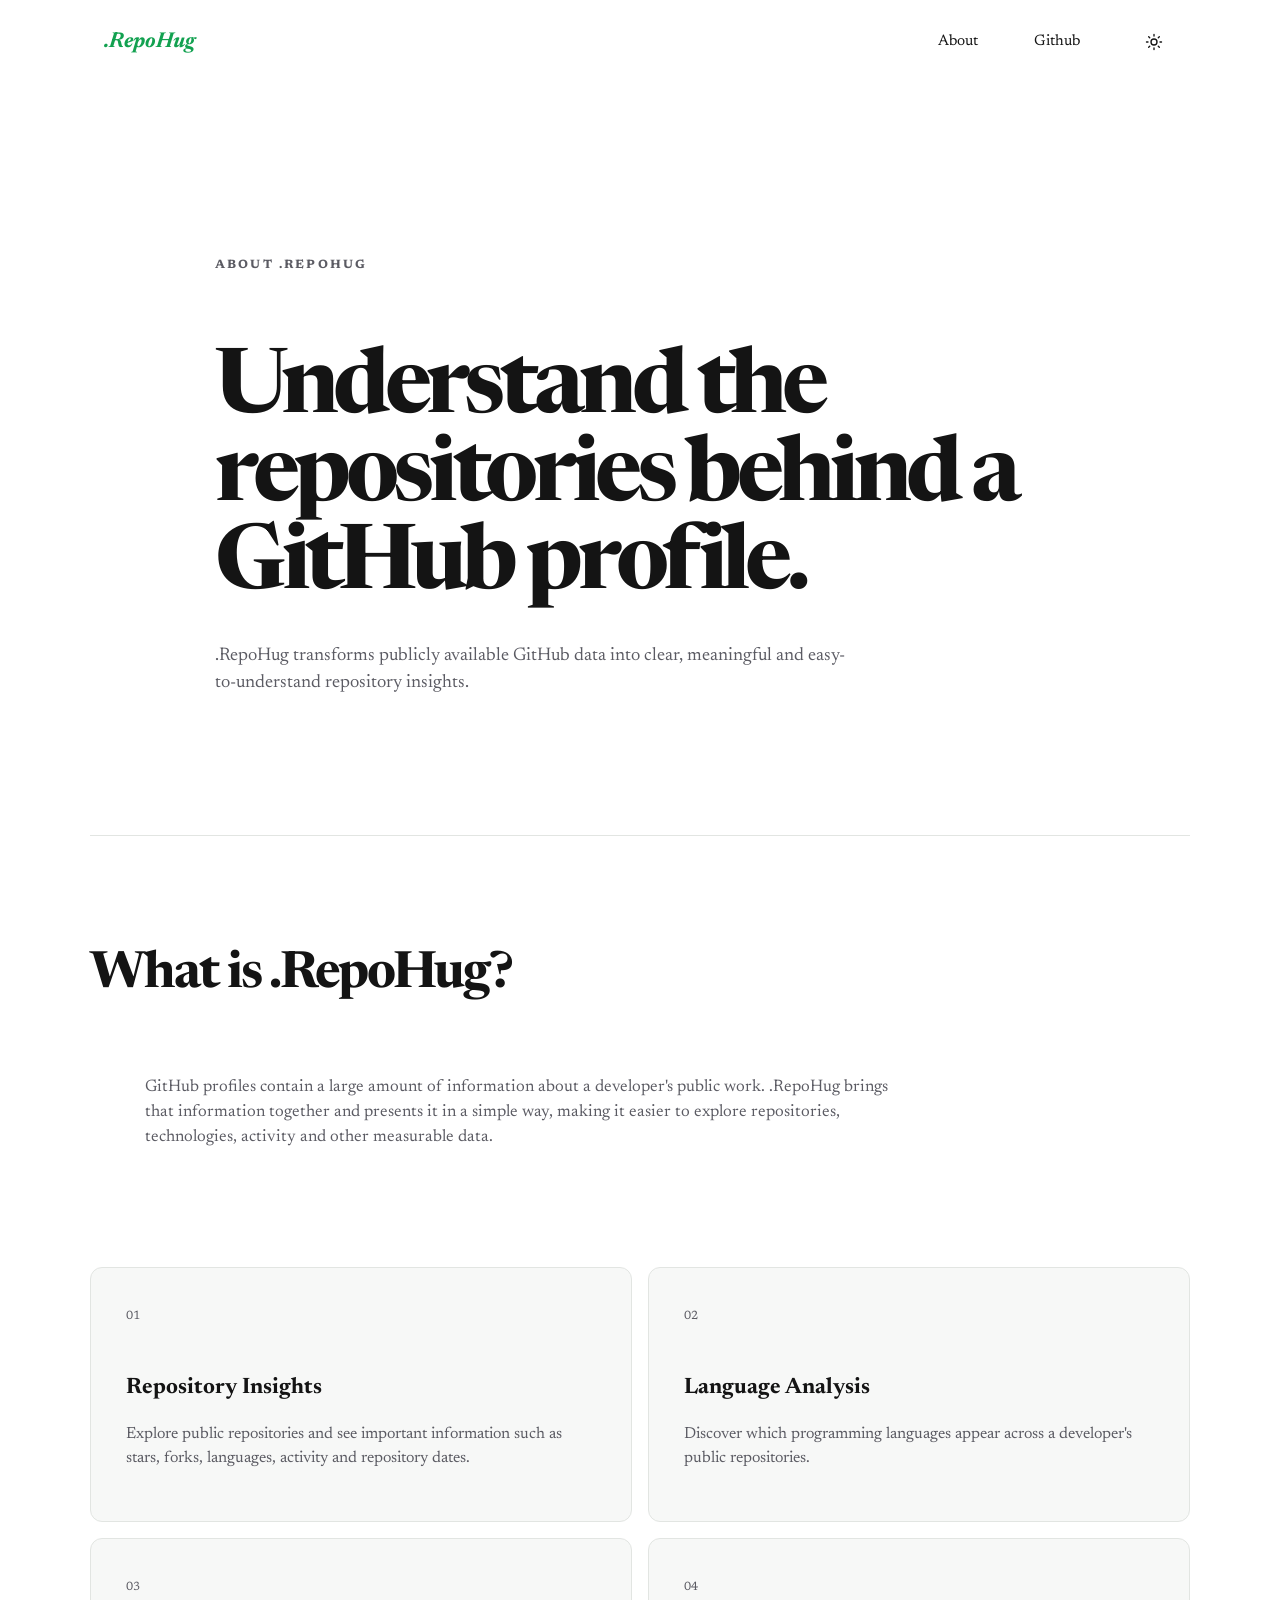
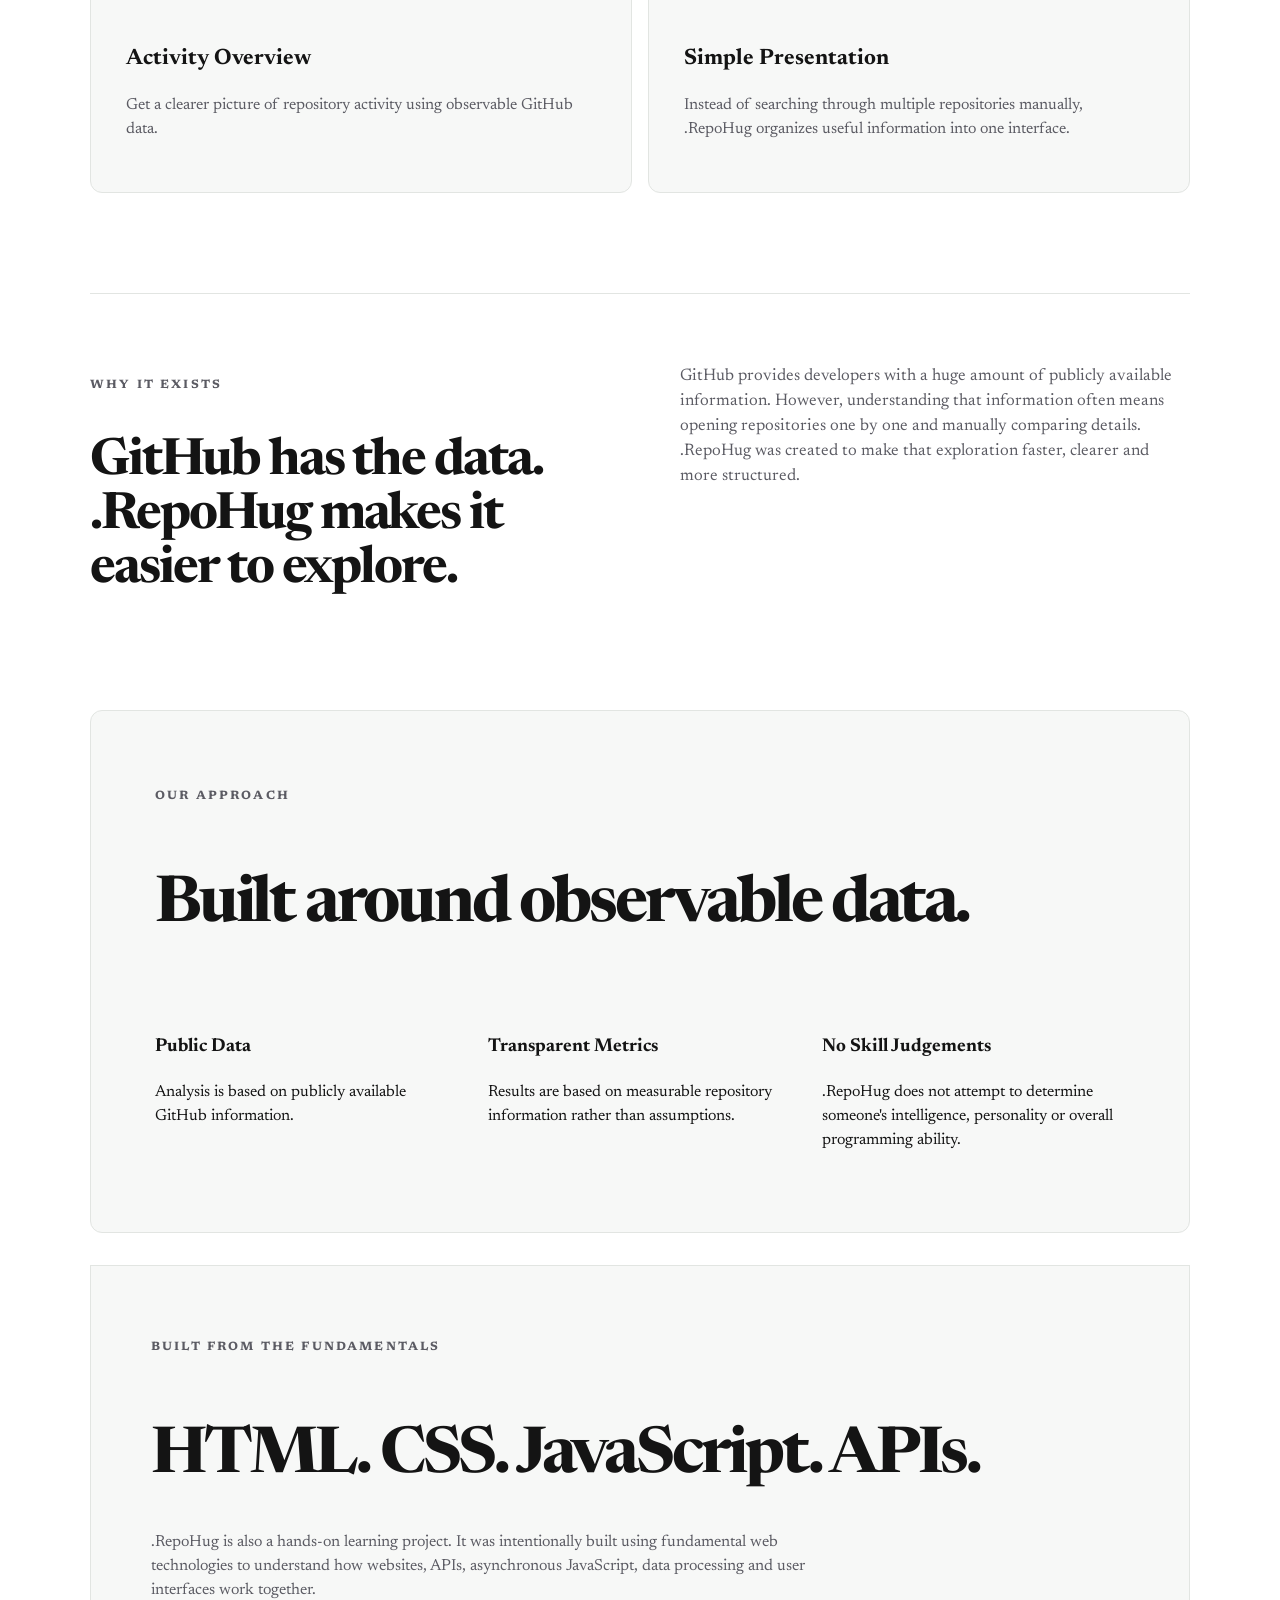
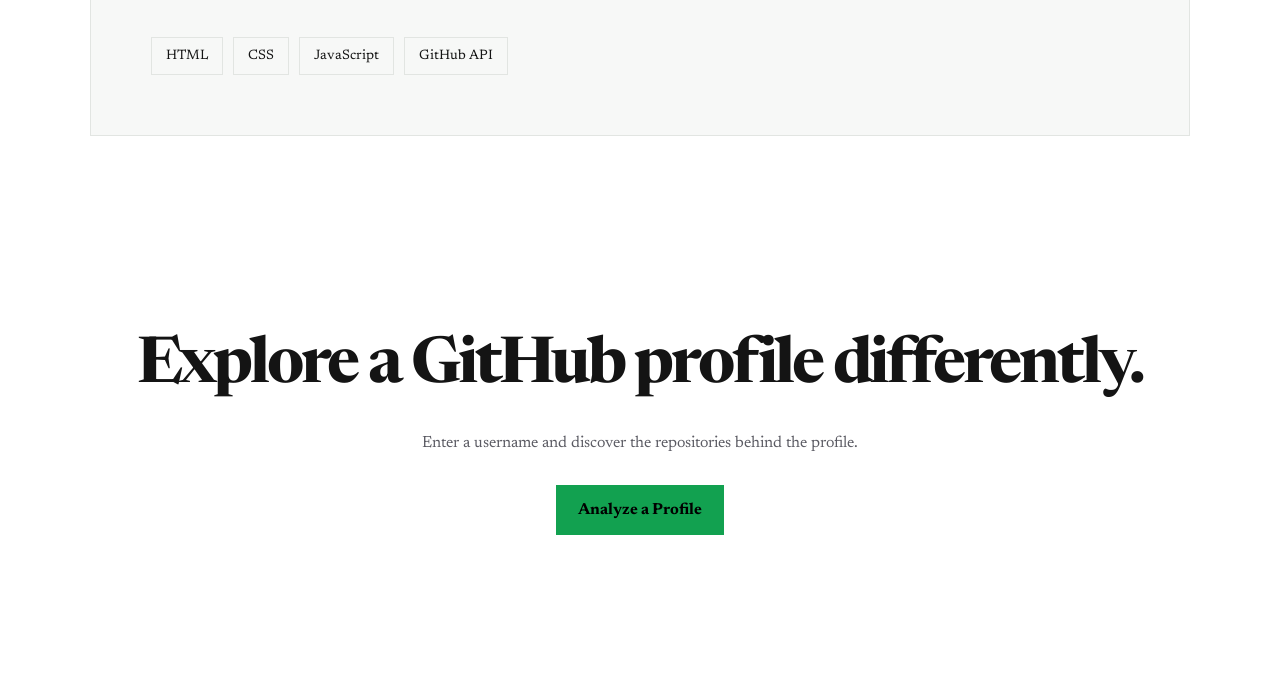
==== commit f2998719: "Fix About page HTML structure and adjust hero section animation for improved visual effect" ====
--- a/OctoLens/About.html
+++ b/OctoLens/About.html
@@ -1,7 +1,6 @@
 <!-- about.html -->
 <!DOCTYPE html>
-<html lang="en">
-
+<html lang="en"></html>
 <head>
   <meta charset="UTF-8" />
   <meta name="viewport" content="width=device-width, initial-scale=1" />
@@ -71,8 +70,7 @@
   
     <section class="about-section">
       <div class="section-heading">
-        <span>01</span>
-        <h2>What is .RepoHug?</h2>
+       <h2>What is .RepoHug?</h2>
       </div>
   
       <p>
--- a/OctoLens/styles.css
+++ b/OctoLens/styles.css
@@ -131,6 +131,12 @@
   max-width: 40rem;
   margin: 0 auto;
   padding: clamp(3rem, 12vh, 7rem) var(--gutter) 6rem;
+  animation-name: hero-fade-in;
+  animation-duration: 0.8s;
+}
+@keyframes hero-fade-in {
+  from { opacity: 0; transform: translateY(500px); }
+  to   { opacity: 1; transform: translateY(0); }
 }
 
 .hero__title {
@@ -344,7 +350,12 @@
   background: var(--surface);
 }
 
-.h2 {
+.principles:hover {
+  transform: translateY(-5px);
+  border-color: #4b535e;
+}
+
+.principles h2 {
   font-size: clamp(2rem, 5vw, 4rem);
   letter-spacing: -0.05em;
   margin-bottom: 60px;
